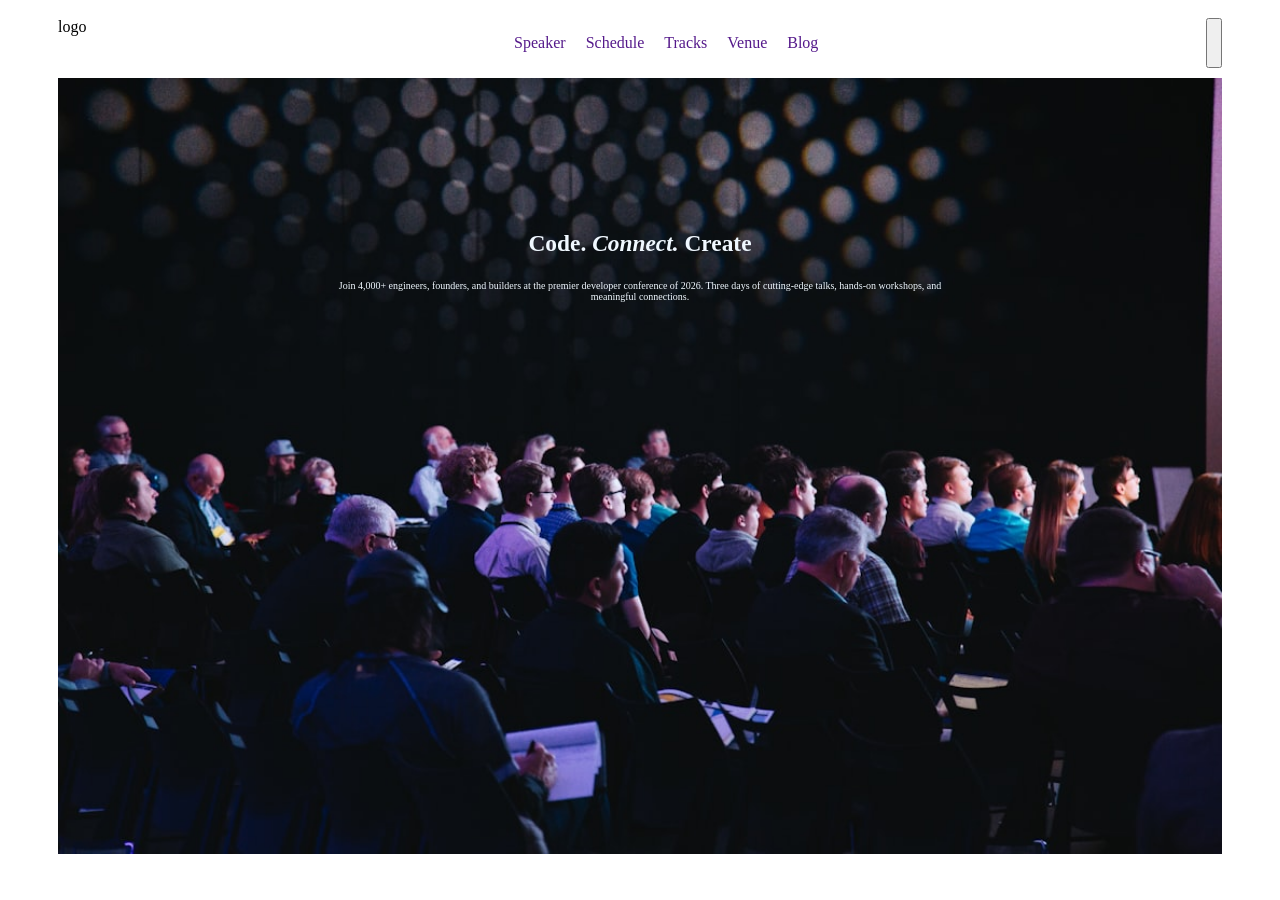
==== home.html @ 869fc9ae "uptobanner" ====
<!DOCTYPE html>
<html lang="en">
<head>
    <meta charset="UTF-8">
    <meta name="viewport" content="width=device-width, initial-scale=1.0">
    <title>DevConf2026</title>
    <link rel="stylesheet" href="./home.css">
</head>
<body>
<header>
 <nav class="navcontainer">
        
        logo
        <ul>
          <li><a href="">Speaker</a></li>
        <li><a href="">Schedule</a></li>
        <li><a href="">Tracks</a></li>
        <li><a href="">Venue</a></li>
        <li><a href="">Blog</a></li>
        </ul>
    
        <button></button>
     
 </nav>   </header>

<section class="main">

    <section class="hero-section">
    <!-- hero banner -->
    <div class="banner">
       <img src="./assets/banner.jpg" alt="banner">
   
    <div class="hero-text">
<h1>Code. <i>Connect.</i> Create</h1> 
<p> Join 4,000+ engineers, founders, and builders at the premier developer conference of 2026. Three days of cutting-edge talks, hands-on workshops, and meaningful connections.
     </p> 
    
</div> 
</div>     


</section>
<section class="speaker-section">
    <div>
<!-- speakrt section -->
    </div>
</section>

    <div>
<!-- pricing -->
    </div>
    
    <div><!-- extra portion --></div>
</section>
</body>
</html>
---- home.css ----
.navcontainer{
    background-color: #FFFF;
   display:flex;
   justify-content: space-between;
   padding: 10px 50px 10px;


}
.navcontainer ul{
    list-style: none;
    display: flex;
    gap: 20px;
    align-items: center;
}
.navcontainer ul li a{
    text-decoration: none;}
.main{
    
    margin-left: 50px;
    margin-right: 50px;
}
.hero-section .banner{
    position: relative;
}
.hero-section .banner .hero-text{
    position:absolute;
    bottom: 70%;
    text-align: center;
    color: aliceblue;
    width: 100%;
    font-size: 20px;
}

.hero-section .banner .hero-text p{
    font-size: 10px;
    padding-left: 280px;
    padding-right: 280px;
}


.hero-section .banner img{
    width: 100%;
    height: auto;



}
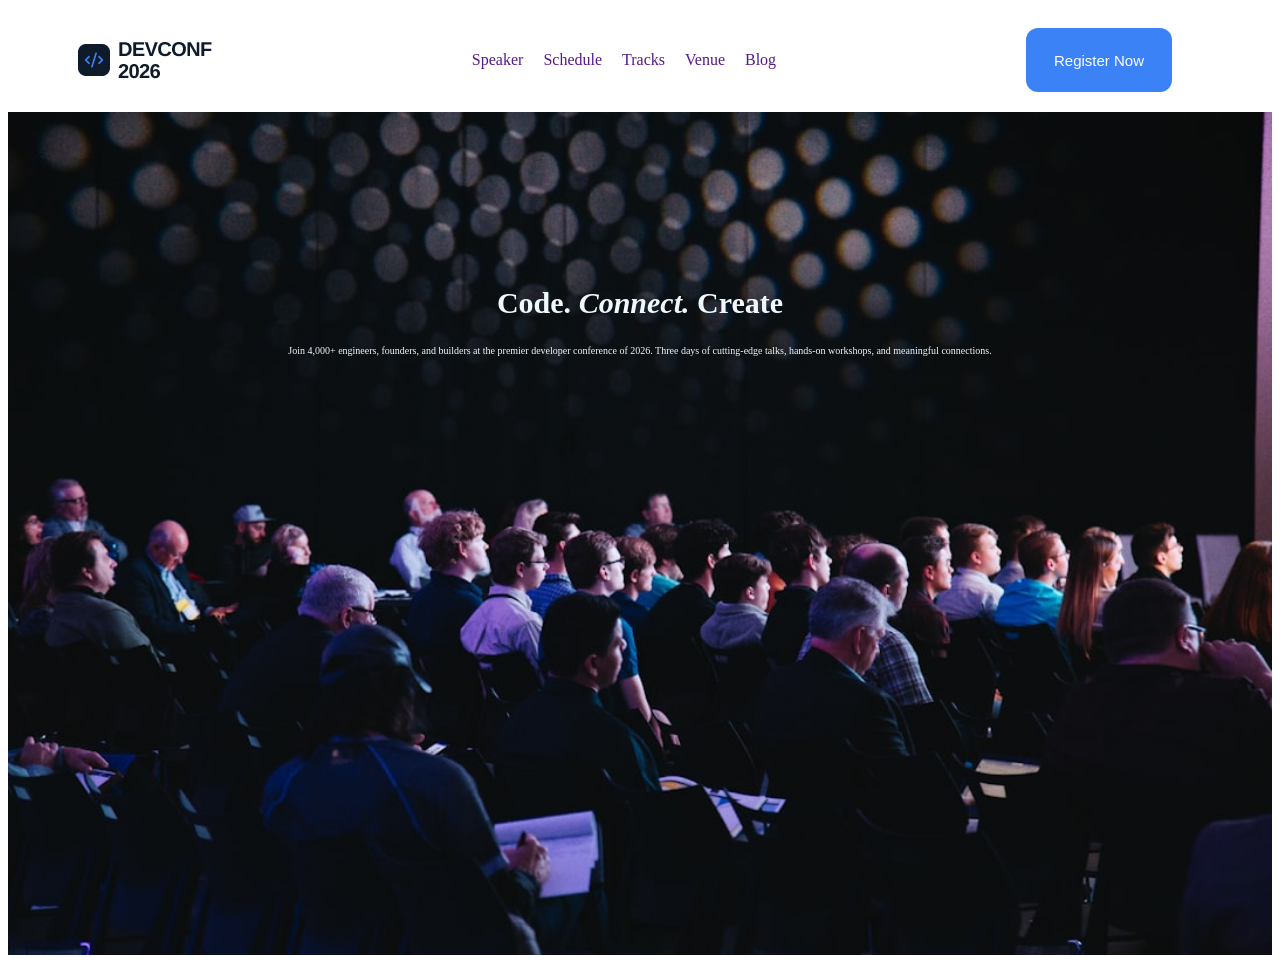
==== commit ebdcb958: "nav complete" ====
--- a/home.html
+++ b/home.html
@@ -10,7 +10,7 @@
 <header>
  <nav class="navcontainer">
         
-        logo
+        <img src="./assets/logo.png" alt="logo">
         <ul>
           <li><a href="">Speaker</a></li>
         <li><a href="">Schedule</a></li>
@@ -19,13 +19,13 @@
         <li><a href="">Blog</a></li>
         </ul>
     
-        <button></button>
+        <button class="button1"> Register Now</button>
      
  </nav>   </header>
 
-<section class="main">
 
-    <section class="hero-section">
+
+<section class="hero-section">
     <!-- hero banner -->
     <div class="banner">
        <img src="./assets/banner.jpg" alt="banner">
@@ -40,6 +40,7 @@
 
 
 </section>
+<section class="main">
 <section class="speaker-section">
     <div>
 <!-- speakrt section -->
--- a/home.css
+++ b/home.css
@@ -5,6 +5,11 @@
    padding: 10px 50px 10px;
 
 
+}
+.navcontainer img{
+  width:auto;
+  height: auto;
+   padding:20px;
 }
 .navcontainer ul{
     list-style: none;
@@ -18,6 +23,17 @@
     
     margin-left: 50px;
     margin-right: 50px;
+}
+.button1 { background-color: #3B82F6;
+text-align: center;
+font-size: 15px;
+color: white;
+border-radius: 12px;
+border: none;
+padding: 12px 28px;
+cursor: pointer;
+margin:10px 50px 
+
 }
 .hero-section .banner{
     position: relative;
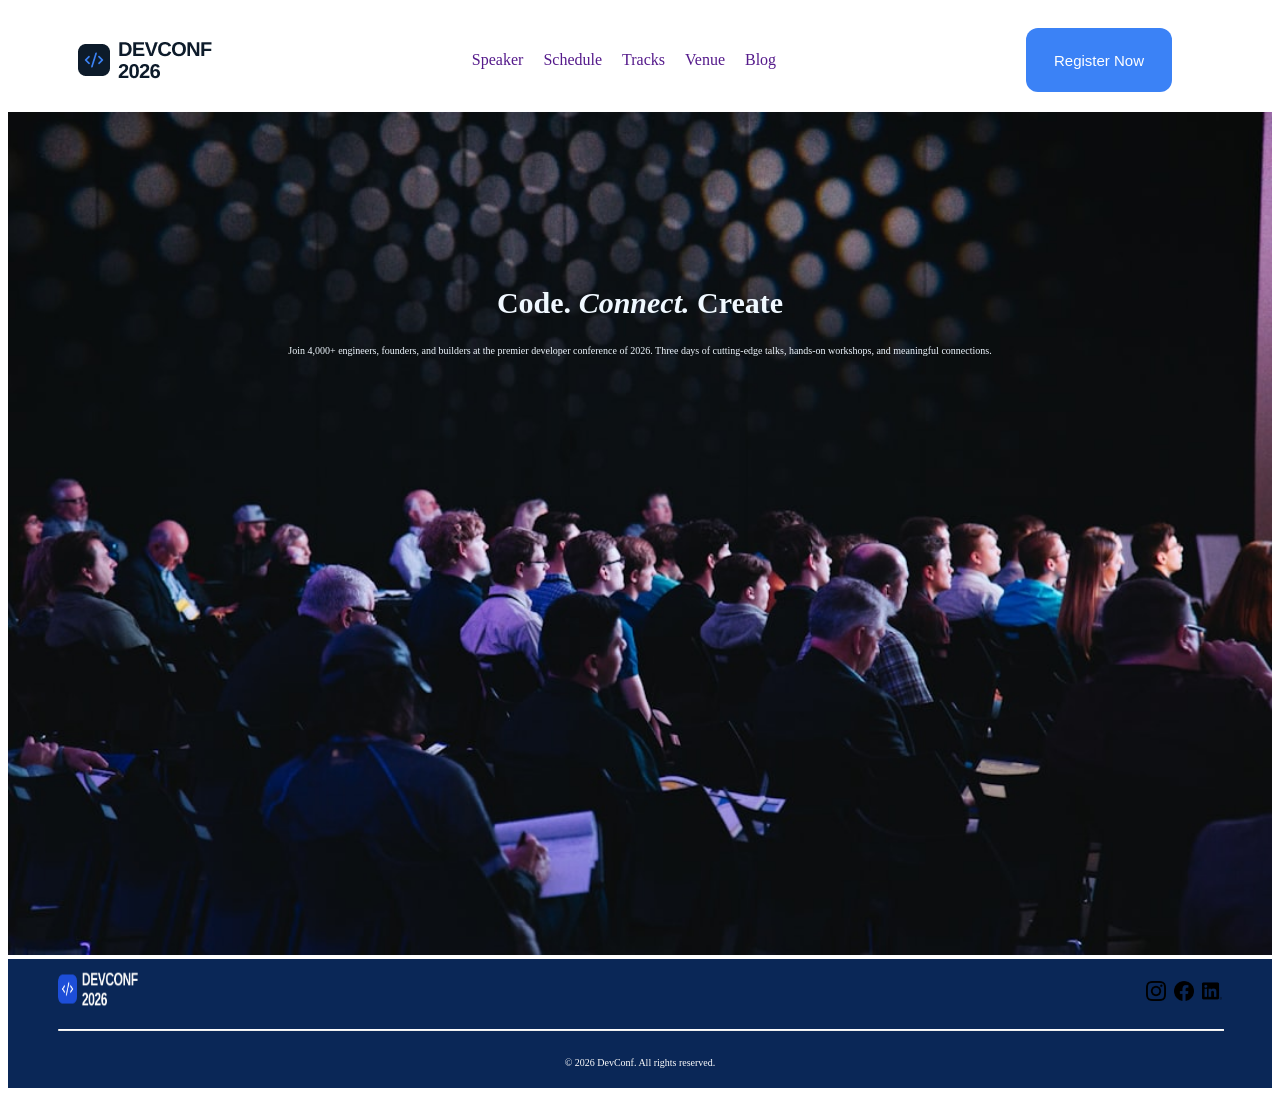
==== commit 4155b6a7: "footer complete" ====
--- a/home.html
+++ b/home.html
@@ -53,5 +53,24 @@
     
     <div><!-- extra portion --></div>
 </section>
+
+<footer>  
+<div class="upper">
+    <div class="footerlogo">
+    <img src="./assets/footer-logo.png" alt="logo">
+    </div>
+    <div class="icons"> 
+          <img src="./assets/instagram.png" alt="insta">
+          <img src="./assets/facebook.png" alt="fb">
+          <img src="./assets/linkedin.png" alt="ln">
+    </div>
+</div>
+
+<hr>
+
+<div class="lower">
+   <p> © 2026 DevConf. All rights reserved. </p>
+</div>    
+</footer>
 </body>
 </html>
--- a/home.css
+++ b/home.css
@@ -3,8 +3,6 @@
    display:flex;
    justify-content: space-between;
    padding: 10px 50px 10px;
-
-
 }
 .navcontainer img{
   width:auto;
@@ -20,8 +18,7 @@
 .navcontainer ul li a{
     text-decoration: none;}
 .main{
-    
-    margin-left: 50px;
+margin-left: 50px;
     margin-right: 50px;
 }
 .button1 { background-color: #3B82F6;
@@ -55,9 +52,51 @@
 
 
 .hero-section .banner img{
-    width: 100%;
-    height: auto;
+    width: 100%; height: auto;
+}
 
 
 
+
+
+
+
+
+
+
+footer{
+    background-color: #0a2757;
+    display: flex;
+    flex-direction: column;
+    gap: 8px;
+    padding: 10px 50px 10px;
 }
+
+footer .footerlogo img{
+    width: 80px; height: 40px; 
+}
+
+footer .upper{
+    display: flex !important ;
+    justify-content: space-between;
+    align-items: center;    
+}
+footer .upper .icons{
+    display: flex;
+    justify-content: space-between;
+    gap: 8px;
+    align-items: center;
+}
+footer .upper .icons img{
+    width: 20px; height: 20px;
+}
+hr{
+    border-top: 0.5px solid white;
+    width: 100%;
+    
+}
+footer .lower p{
+    color: white;
+    font-size: 10px;
+    text-align: center;
+}
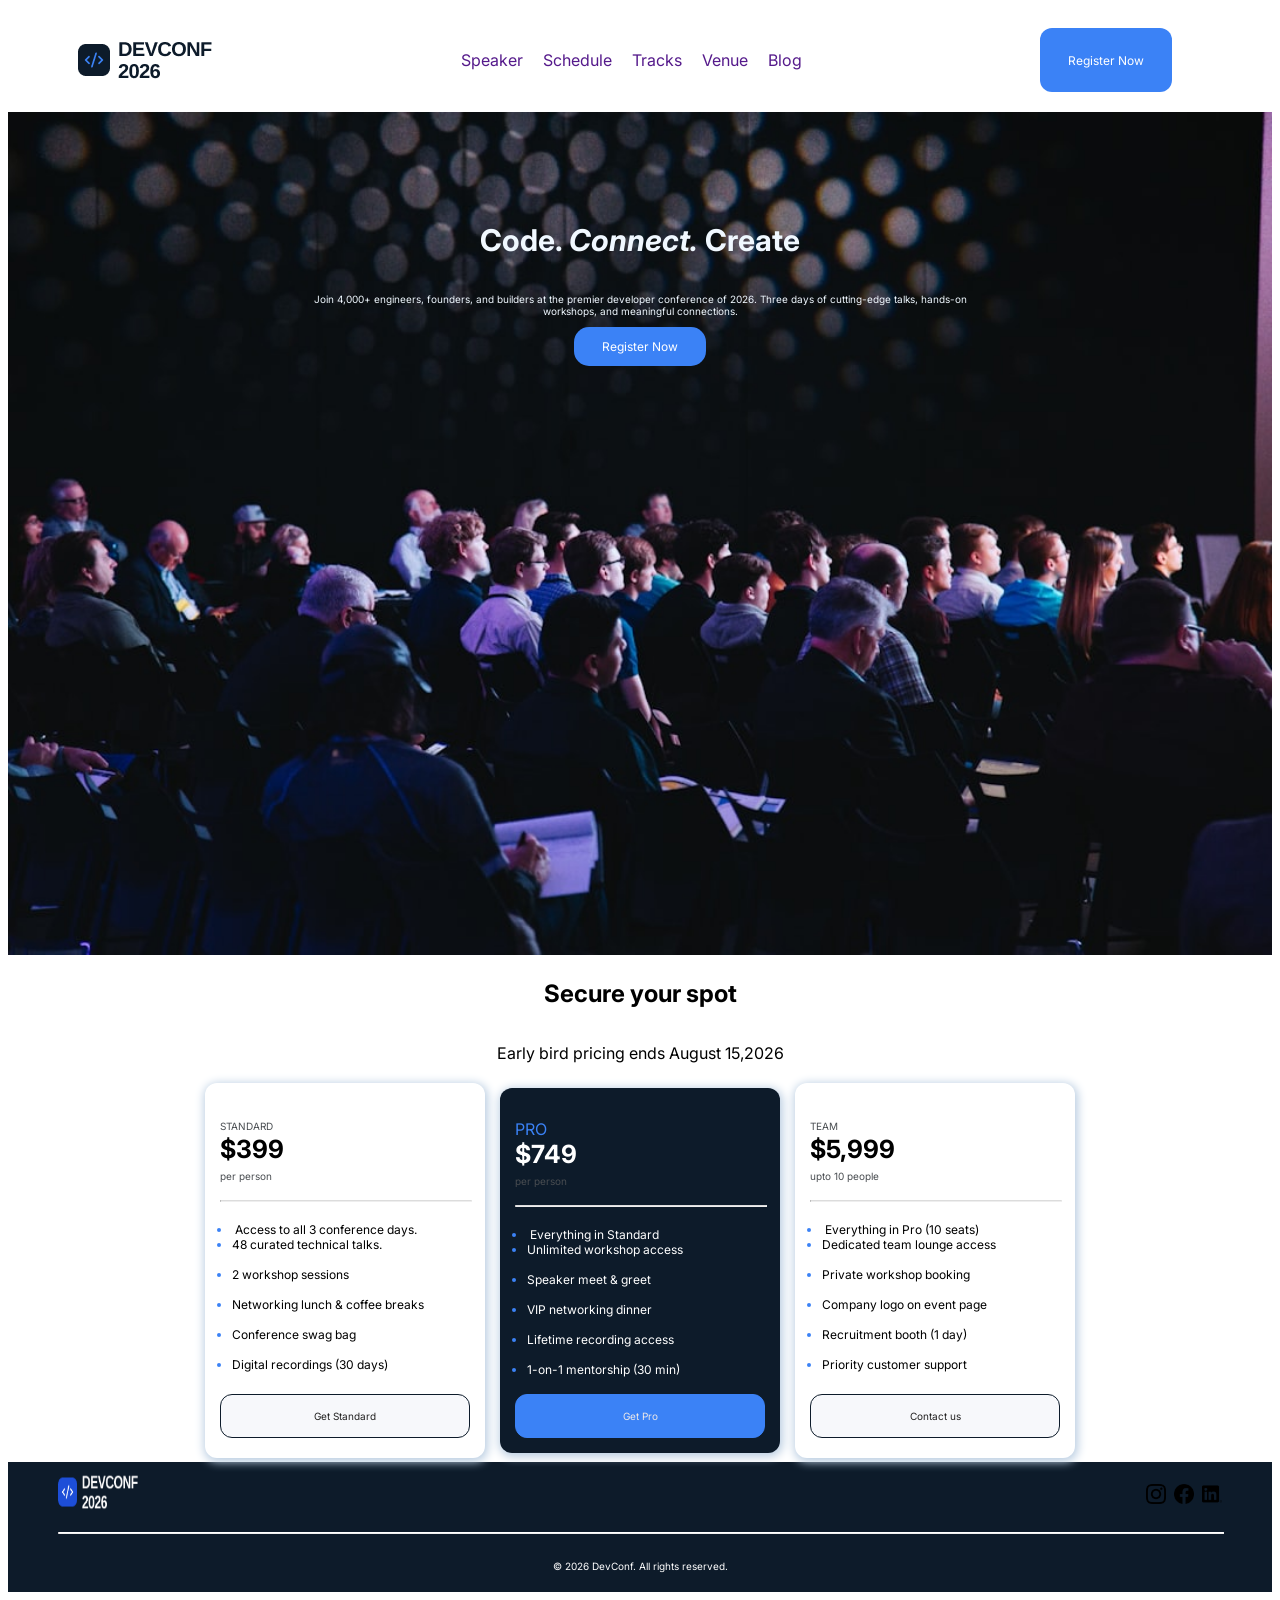
==== commit b56c6c35: "fixes" ====
--- a/home.html
+++ b/home.html
@@ -5,6 +5,11 @@
     <meta name="viewport" content="width=device-width, initial-scale=1.0">
     <title>DevConf2026</title>
     <link rel="stylesheet" href="./home.css">
+
+<link rel="preconnect" href="https://fonts.googleapis.com">
+<link rel="preconnect" href="https://fonts.gstatic.com" crossorigin>
+<link href="https://fonts.googleapis.com/css2?family=Inter:ital,opsz,wght@0,14..32,100..900;1,14..32,100..900&display=swap" rel="stylesheet">
+
 </head>
 <body>
 <header>
@@ -35,21 +40,102 @@
 <p> Join 4,000+ engineers, founders, and builders at the premier developer conference of 2026. Three days of cutting-edge talks, hands-on workshops, and meaningful connections.
      </p> 
     
+     <button class="button2"> Register Now</button>
 </div> 
+
+
 </div>     
 
+ 
+</section>
 
-</section>
+
 <section class="main">
+
 <section class="speaker-section">
     <div>
 <!-- speakrt section -->
     </div>
 </section>
 
-    <div>
+
+
+<section class="Pricing">
+<h2> Secure your spot </h2>
+    <p> Early bird pricing ends August 15,2026</p>
 <!-- pricing -->
-    </div>
+
+  <div class="pricelist">
+        <div class="standard">
+            <p><span class="standard-heading">STANDARD</span> <br><span class="pr"> $399 </span><br>
+                <span class="standard-heading">per person</span>
+            </p>
+            <hr>
+            <ul>
+        <li>󠁯
+        Access to all 3 conference days.󠁯 </li>
+        <li> 48 curated technical talks. </li>
+        󠁯
+        <li>2 workshop sessions </li>
+        󠁯
+        <li> Networking lunch & coffee breaks </li>
+        󠁯
+        <li> Conference swag bag </li>
+        󠁯
+        <li>Digital recordings (30 days)</li>
+            </ul>
+        <button class="button3"> Get Standard </button>
+        </div>
+
+        <div class="pro">
+            <p><span class="pro-heading">PRO </span><br><span class="pr">$749</span> <br>
+               <span class="standard-heading"> per person </span>
+            </p>
+            <hr>
+            <ul>
+        <li>󠁯
+        Everything in Standard </li>
+        <li> Unlimited workshop access</li>
+        󠁯
+        <li>Speaker meet & greet </li>
+        󠁯
+        <li>VIP networking dinner</li>
+        󠁯
+        <li> Lifetime recording access</li>
+        󠁯
+        <li>1-on-1 mentorship (30 min)</li>
+            </ul>
+        
+        <button class="buttonx"> Get Pro</button>
+        </div>
+
+
+        <div class="Team">
+            <p><span class="standard-heading">TEAM </span><br><span class="pr"> $5,999 </span><br>
+                <span class="standard-heading">upto 10 people</span>
+            </p>
+            <hr>
+            <ul>
+        <li>󠁯
+        Everything in Pro (10 seats)</li>
+        <li>Dedicated team lounge access</li>
+        󠁯
+        <li>Private workshop booking </li>
+        󠁯
+        <li>Company logo on event page</li>
+        󠁯
+        <li> Recruitment booth (1 day)</li>
+        󠁯
+        <li>Priority customer support</li>
+            </ul>
+           
+        <button class="button5"> Contact us </button>
+        </div>
+</div>
+
+</section>
+
+   
     
     <div><!-- extra portion --></div>
 </section>
--- a/home.css
+++ b/home.css
@@ -1,3 +1,9 @@
+*{
+    font-family: "Inter", sans-serif;
+
+}
+
+
 .navcontainer{
     background-color: #FFFF;
    display:flex;
@@ -23,13 +29,42 @@
 }
 .button1 { background-color: #3B82F6;
 text-align: center;
-font-size: 15px;
+font-size: 12px;
 color: white;
 border-radius: 12px;
 border: none;
 padding: 12px 28px;
 cursor: pointer;
-margin:10px 50px 
+margin:10px 50px;
+
+}
+.Pricing .pricelist .button3, .Pricing .pricelist .button5 { background-color: #f7f8fb;
+text-align: center;
+font-size: 10px;
+color: rgb(34, 33, 33);
+border-radius: 12px;
+border: 0.1px solid #0D1B2A;
+width:100%;
+height: 80%;
+cursor: pointer;
+margin-top: 5px;
+margin-bottom: 5px;
+padding-top: 15px;
+padding-bottom: 15px;
+
+
+}
+.Pricing .pricelist .pro .buttonx{
+background-color: #3B82F6;
+text-align: center;
+font-size: 10px;
+color: rgb(237, 232, 232);
+border-radius: 12px;
+border: 0.1px solid #3B82F6;
+width: 100%;
+padding-top: 15px;
+padding-bottom: 15px;
+cursor: pointer;
 
 }
 .hero-section .banner{
@@ -42,6 +77,10 @@
     color: aliceblue;
     width: 100%;
     font-size: 20px;
+     display: flex;
+    flex-direction: column;
+    align-items: center;
+
 }
 
 .hero-section .banner .hero-text p{
@@ -56,7 +95,18 @@
 }
 
 
-
+.hero-section .banner .hero-text .button2{
+    
+   
+    background-color: #3B82F6; 
+    font-size: 12px;
+    color: white;
+    border-radius: 15px;
+    border: none;
+    padding: 12px 28px;
+    cursor: pointer;
+        
+}
 
 
 
@@ -65,7 +115,7 @@
 
 
 footer{
-    background-color: #0a2757;
+    background-color: #0D1B2A;
     display: flex;
     flex-direction: column;
     gap: 8px;
@@ -91,7 +141,7 @@
     width: 20px; height: 20px;
 }
 hr{
-    border-top: 0.5px solid white;
+    border-top: 0.2px solid white;
     width: 100%;
     
 }
@@ -100,3 +150,50 @@
     font-size: 10px;
     text-align: center;
 }
+.Pricing{ display: flex;
+    flex-direction: column;
+align-items: center;
+}
+
+.Pricing .pricelist{
+    display: flex;
+   align-items: center;
+   justify-content: space-evenly;
+   gap: 15px;
+   padding:4px;
+   
+}
+.Pricing .pricelist .pro, .Pricing .pricelist .standard, .Pricing .pricelist .Team {
+    padding: 15px;
+    align-items: start;
+    border-radius: 12px;
+    border-color: white;
+    align-items: flex-start;
+    width: 250px;
+    box-shadow: 1px 2px 10px 2px #bbcee2;
+}
+.Pricing .pricelist .pro ul , .Pricing .pricelist .standard ul, .Pricing .pricelist .Team ul{
+    font-size: 12px;
+    padding: 12px;
+    margin: 5px 0px 5px;
+    
+}
+.Pricing .pricelist ul li::marker{ color: #3B82F6;}
+.Pricing .pricelist .pro{
+    background-color: #0D1B2A;
+}
+.Pricing .pricelist .pro ul, .Pricing .pricelist .pro p{color: white;}
+
+.Pricing .pricelist hr{
+    width: 100%;
+    border-top: 0.1px solid gainsboro;
+}
+.standard-heading{
+    color: #494d51;
+    font-size: 10px;
+}
+.pro-heading{color:#3B82F6}
+.Pricing .pricelist .pr{
+    font-size:25px;
+    font-weight: bold;
+}
